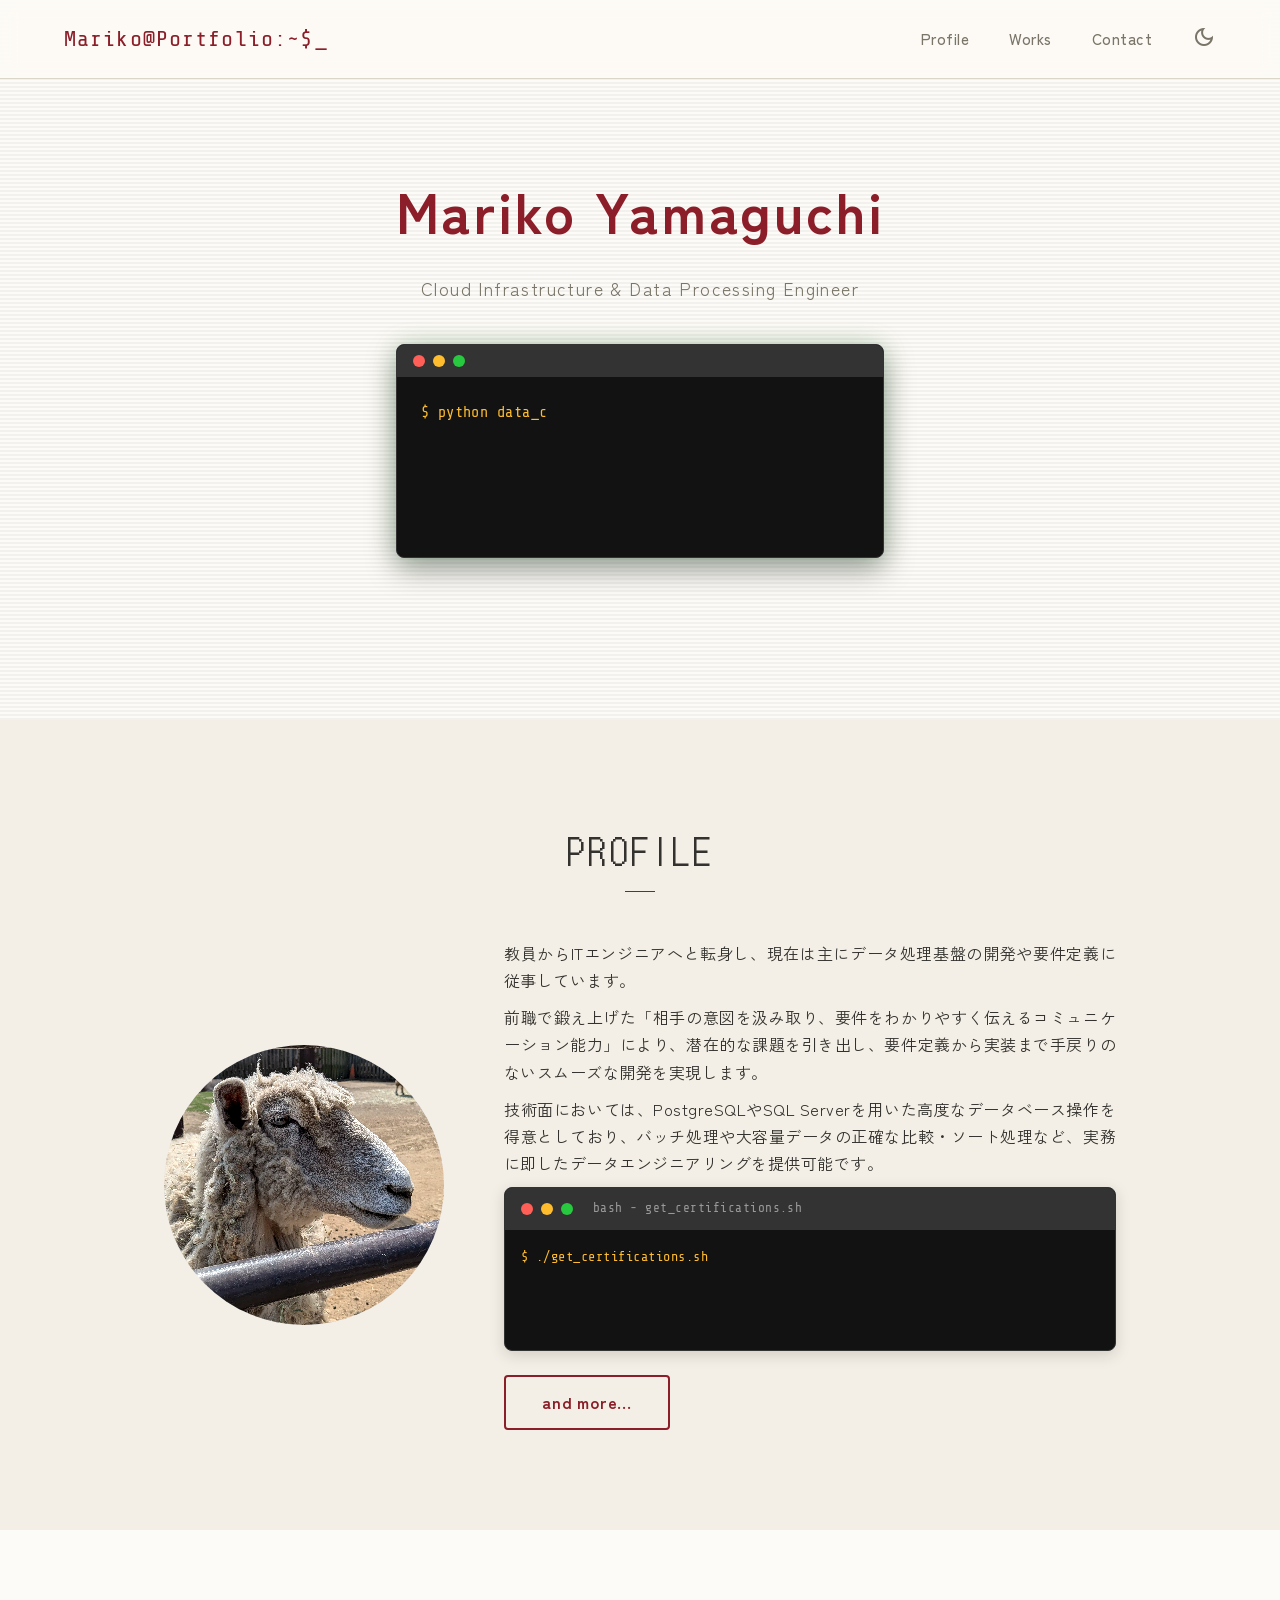
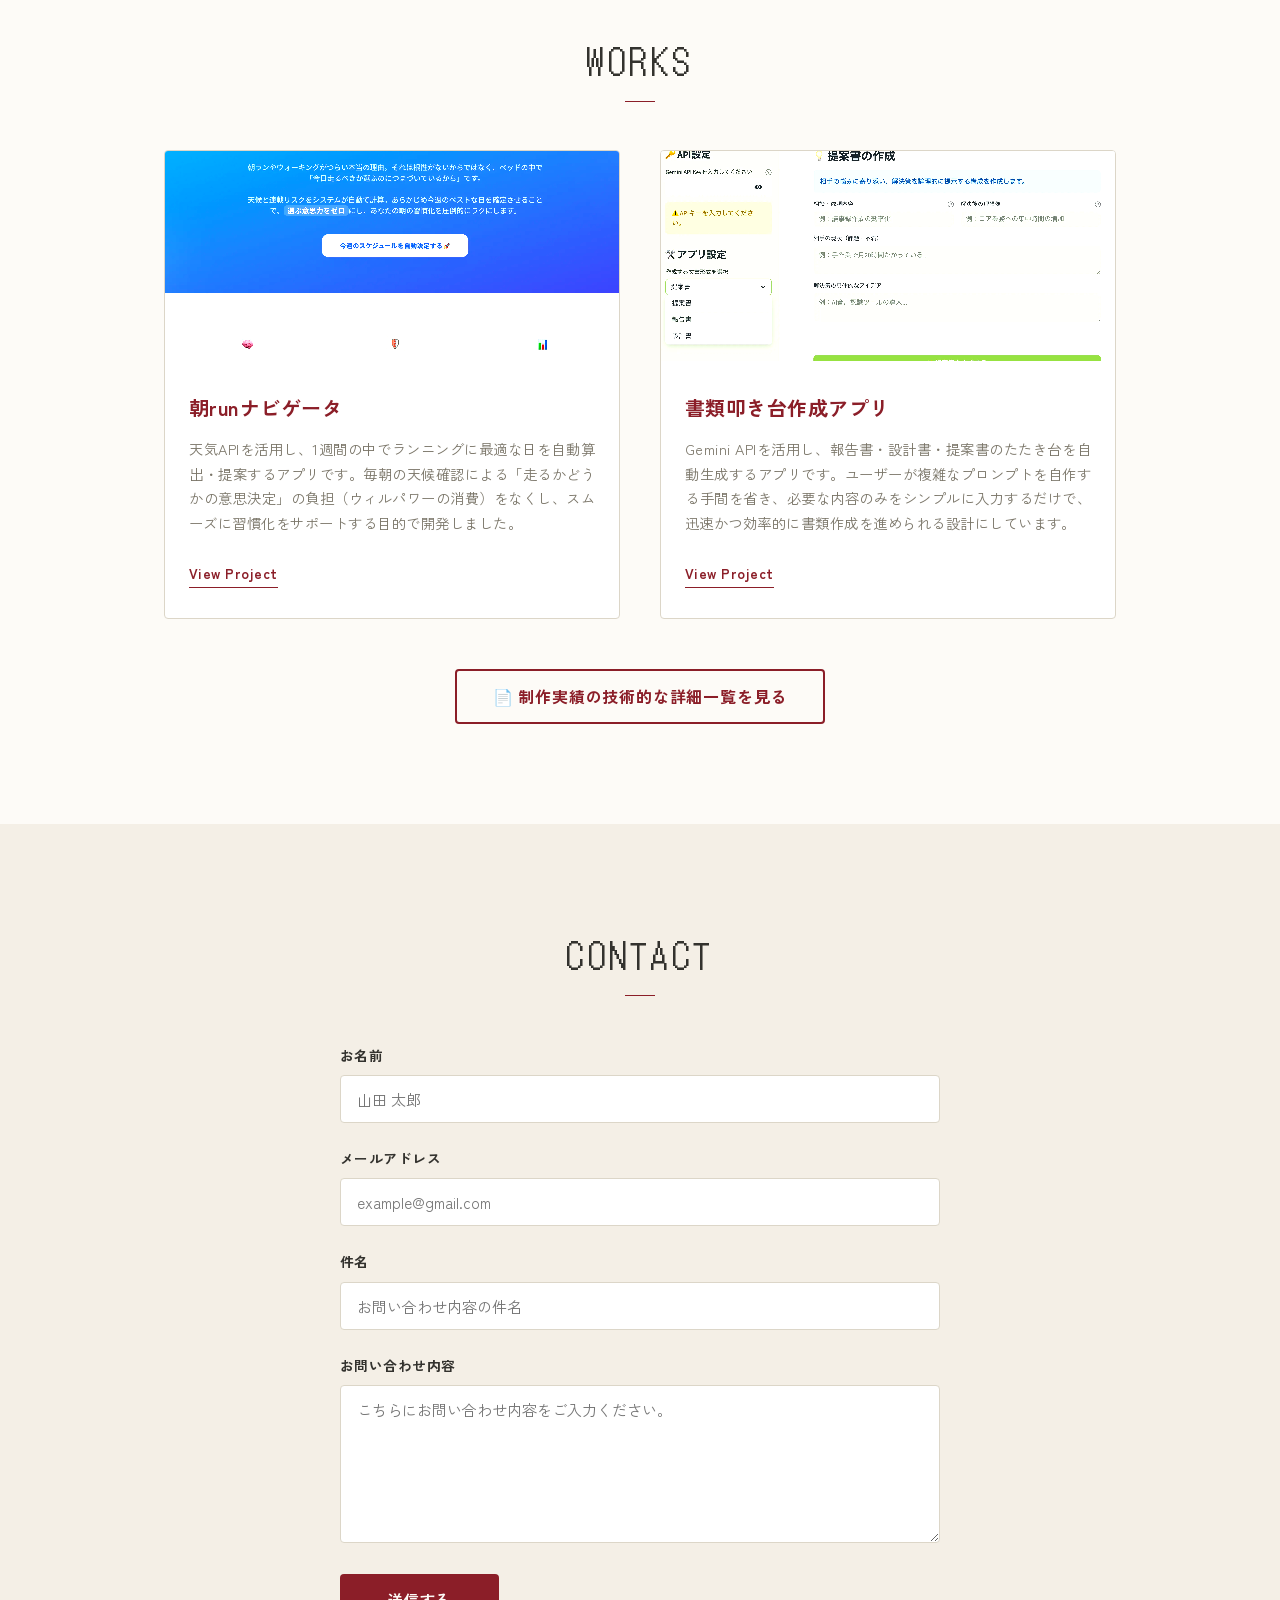
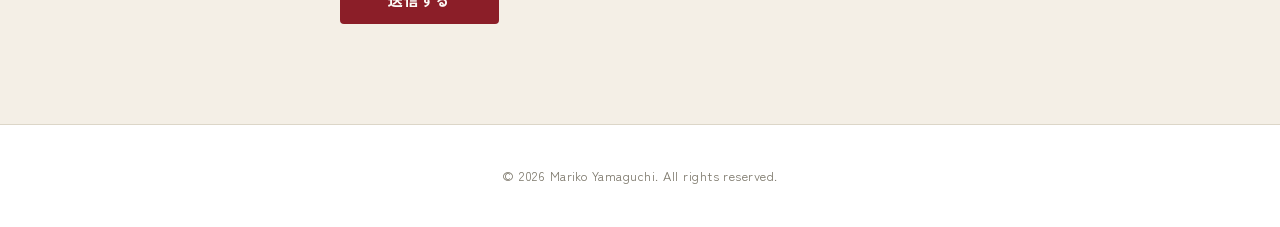
==== index.html @ 175cc42b "first commit" ====
<!DOCTYPE html>
<html lang="ja">
<head>
    <meta charset="UTF-8">
    <meta name="viewport" content="width=device-width, initial-scale=1.0">
    <title>Mariko Yamaguchi | Portfolio</title>
    <link rel="preconnect" href="https://fonts.googleapis.com">
    <link rel="preconnect" href="https://fonts.gstatic.com" crossorigin>
    <link href="https://fonts.googleapis.com/css2?family=Zen+Kaku+Gothic+New:wght@400;500;700&family=DotGothic16&family=Share+Tech+Mono&display=swap" rel="stylesheet">
    <link href="https://fonts.googleapis.com/css2?family=Material+Symbols+Outlined:opsz,wght,FILL,GRAD@20..48,100..700,0..1,-50..200" rel="stylesheet" />
    <link rel="stylesheet" href="css/style.css">
</head>
<body>

    <div id="loading-overlay" class="loading-overlay">
        <div class="loading-container">
            <div id="loading-line-1" class="loading-txt"></div>
            <div id="loading-line-2" class="loading-txt"></div>
            <div id="loading-line-3" class="loading-txt loading-welcome"></div>
        </div>
    </div>

    <div id="common-header"></div>

    <main>
        <section class="main-visual">
        <div class="mv-container">
            <h1 class="mv-title">Mariko Yamaguchi</h1>
            <p class="mv-subtitle">Cloud Infrastructure & Data Processing Engineer</p>
            <div class="terminal-wrapper js-terminal-mv">
                <div class="terminal-header">
                    <span class="dot red"></span><span class="dot yellow"></span><span class="dot green"></span>
                </div>
                <div class="terminal-body" id="typing-mv"></div>
            </div>
        </div>
    </section>

        <section id="profile" class="profile-section js-fade-element">
            <div class="section-container">
                <h2 class="section-title">Profile</h2>
                <div class="profile-content">
                    <div class="profile-image">
                        <img src="images/profile.webp" alt="山口万里子 プロフィール写真">
                    </div>
                    <div class="profile-text">
                        <p>教員からITエンジニアへと転身し、現在は主にデータ処理基盤の開発や要件定義に従事しています。</p>
                        <p>前職で鍛え上げた「相手の意図を汲み取り、要件をわかりやすく伝えるコミュニケーション能力」により、潜在的な課題を引き出し、要件定義から実装まで手戻りのないスムーズな開発を実現します。</p>
                        <p>技術面においては、PostgreSQLやSQL Serverを用いた高度なデータベース操作を得意としており、バッチ処理や大容量データの正確な比較・ソート処理など、実務に即したデータエンジニアリングを提供可能です。</p>
                        
                        <div class="terminal-wrapper mini js-terminal-cert" style="margin-bottom: 24px;">
                            <div class="terminal-header">
                                <span class="dot red"></span><span class="dot yellow"></span><span class="dot green"></span>
                                <span class="terminal-title">bash - get_certifications.sh</span>
                            </div>
                            <div class="terminal-body" id="typing-cert"></div>
                        </div>

                        <div>
                            <a href="/about/" class="profile-more-btn">
                                and more...
                            </a>
                        </div>

                    </div>
                </div>
            </div>
        </section>

        <section id="works" class="works-section">
            <div class="section-container">
                <h2 class="section-title js-fade-element">Works</h2>
                <div class="works-grid">
                    
                    <a href="https://d20ju2xziuwnwt.cloudfront.net/index.html" target="_blank" rel="noopener noreferrer" class="work-card theme-blue js-fade-element">
                        <div class="work-image">
                            <img src="images/work1.webp" alt="朝runナビゲータのイメージ画像">
                        </div>
                        <div class="work-body">
                            <h3 class="work-title">朝runナビゲータ</h3>
                            <p class="work-desc">天気APIを活用し、1週間の中でランニングに最適な日を自動算出・提案するアプリです。毎朝の天候確認による「走るかどうかの意思決定」の負担（ウィルパワーの消費）をなくし、スムーズに習慣化をサポートする目的で開発しました。</p>
                            <div class="work-link">
                                <span class="pseudo-link">View Project</span>
                            </div>
                        </div>
                    </a>

                    <a href="https://docugen-ai-cwfvhfuzwcj2kmu3943pgz.streamlit.app/" target="_blank" rel="noopener noreferrer" class="work-card theme-green js-fade-element">
                        <div class="work-image">
                            <img src="images/work2.webp" alt="書類叩き台作成アプリのイメージ画像">
                        </div>
                        <div class="work-body">
                            <h3 class="work-title">書類叩き台作成アプリ</h3>
                            <p class="work-desc">Gemini APIを活用し、報告書・設計書・提案書のたたき台を自動生成するアプリです。ユーザーが複雑なプロンプトを自作する手間を省き、必要な内容のみをシンプルに入力するだけで、迅速かつ効率的に書類作成を進められる設計にしています。</p>
                            <div class="work-link">
                                <span class="pseudo-link">View Project</span>
                            </div>
                        </div>
                    </a>

                </div>

                <div style="text-align: center; margin-top: 50px;" class="js-fade-element">
                    <a href="/works/" class="works-more-btn">
                        📄 制作実績の技術的な詳細一覧を見る
                    </a>
                </div>

            </div>
        </section>

        <div id="common-contact"></div>
    </main>

    <div id="common-footer"></div>

    <script src="js/main.js"></script>
</body>
</html>
---- css/style.css ----
/* ==========================================================================
   1. リセット & 基本設定
   ========================================================================== */
:root {
    /* ライトモード（デフォルト）のカラー変数 - レトロポップ＆アイボリー系 */
    --bg-main: #FDFBF7; /* 温かみのあるアイボリー */
    --bg-sub: #F4EFE6; /* 少し濃いクリーム色 */
    --text-main: #33322E; /* 真っ黒ではない、ブラウンがかった墨色 */
    --text-muted: #7A7568;
    --accent-color: #8B1E28; /* アクセントのエンジ色 */
    --accent-yellow: #E6B422; /* マイルドな黄色 */
    --accent-blue: #4B759A; /* マイルドな青 */
    --card-bg: #FFFFFF;
    --card-border: #DCD6C8;
    --header-bg: rgba(253, 251, 247, 0.9);
    --header-border: #DCD6C8;
}

/* ダークモード用のカラー変数（bodyにこのクラスが付与されると色が切り替わる） */
.dark-mode {
    --bg-main: #121212;
    --bg-sub: #1E1E1E;
    --text-main: #FDFBF7;
    --text-muted: #A3A098;
    --accent-color: #E6B422; /* ダークモード時は黄色をアクセントに */
    --accent-yellow: #E6B422;
    --accent-blue: #4B759A;
    --card-bg: #2C2C2C;
    --card-border: rgba(255, 255, 255, 0.1);
    --header-bg: rgba(18, 18, 18, 0.9);
    --header-border: rgba(255, 255, 255, 0.05);
}

*, *::before, *::after {
    box-sizing: border-box;
    margin: 0;
    padding: 0;
}

html {
    scroll-behavior: smooth;
}

body {
    font-family: 'Zen Kaku Gothic New', sans-serif;
    background-color: var(--bg-main);
    color: var(--text-main);
    line-height: 1.7;
    letter-spacing: 0.03em;
    -webkit-font-smoothing: antialiased;
    transition: background-color 0.3s ease, color 0.3s ease; /* ダークモード切替時のアニメーション */
}

a {
    color: inherit;
    text-decoration: none;
    transition: color 0.3s ease;
}

img {
    max-width: 100%;
    height: auto;
    display: block;
    transition: filter 0.5s ease;
}

/* 共通コンテナ */
.section-container {
    max-width: 1000px;
    margin: 0 auto;
    padding: 100px 24px;
}

.section-title {
    font-family: 'DotGothic16', sans-serif;
    font-size: 2.2rem;
    font-weight: 400; /* DotGothicは400で綺麗に表示されます */
    text-align: center;
    margin-bottom: 60px;
    position: relative;
    text-transform: uppercase;
    letter-spacing: 0.1em;
}

/* タイトルの下にシンプルで繊細なアクセントライン */
.section-title::after {
    content: '';
    position: absolute;
    bottom: -12px;
    left: 50%;
    transform: translateX(-50%);
    width: 30px;
    height: 1px;
    background-color: var(--accent-color);
}

/* ==========================================================================
   2. 固定ヘッダー（Navigation）
   ========================================================================== */
.site-header {
    position: fixed;
    top: 0;
    left: 0;
    width: 100%;
    z-index: 1000;
    background-color: var(--header-bg);
    backdrop-filter: blur(8px);
    border-bottom: 1px solid var(--header-border);
    transition: background-color 0.3s ease, border-color 0.3s ease;
}

.header-container {
    max-width: 1200px;
    margin: 0 auto;
    padding: 20px 24px;
    display: flex;
    justify-content: space-between;
    align-items: center;
}

.site-logo a {
    font-family: 'Share Tech Mono', monospace;
    font-size: 1.4rem;
    font-weight: 400;
    letter-spacing: 0.05em;
    color: var(--accent-color);
}

/* カーソル点滅アニメーション */
.logo-cursor {
    display: inline-block;
    margin-left: 2px;
    animation: blink 1s step-end infinite;
}

@keyframes blink {
    0%, 100% { opacity: 1; }
    50% { opacity: 0; }
}

.main-nav ul {
    list-style: none;
    display: flex;
    gap: 40px;
}

.main-nav a {
    font-size: 0.95rem;
    font-weight: 500;
    color: var(--text-muted);
}

.main-nav a:hover {
    color: var(--accent-color);
}

/* ダークモード切替ボタン */
.theme-toggle-btn {
    background: none;
    border: none;
    cursor: pointer;
    color: var(--text-muted);
    display: flex;
    align-items: center;
    padding: 0;
    transition: color 0.3s ease;
}

.theme-toggle-btn:hover {
    color: var(--accent-color);
}

/* ==========================================================================
   3. メインビジュアル
   ========================================================================== */
.main-visual {
    position: relative; /* 疑似要素の基準位置とするために追加 */
    height: 80vh;
    display: flex;
    align-items: center;
    justify-content: center;
    text-align: center;
    padding: 0 24px;
    z-index: 1; /* 文字が背景に埋もれないように追加 */
    background-color: var(--bg-main); /* 背景画像をやめてベースカラーを敷く */
}

/* ブラウン管風の走査線エフェクト */
.main-visual::before {
    content: "";
    position: absolute;
    top: 0;
    left: 0;
    width: 100%;
    height: 100%;
    background: linear-gradient(
        rgba(0, 0, 0, 0) 50%, 
        rgba(0, 0, 0, 0.04) 50% /* うっすらとした横縞を描画 */
    );
    background-size: 100% 4px; /* 走査線の幅 */
    z-index: -1; /* 文字の後ろに配置 */
    pointer-events: none; /* マウス操作を邪魔しないようにする */
}
.mv-title {
    font-size: 3.5rem;
    font-weight: 700;
    letter-spacing: 0.05em;
    margin-bottom: 16px;
    color: var(--accent-color);
}

.mv-subtitle {
    font-size: 1.1rem;
    font-weight: 400;
    color: var(--text-muted);
    letter-spacing: 0.08em;
}

/* ターミナルUI */
.terminal-wrapper {
    background-color: #121212; /* レトロモニターを意識したより深い黒 */
    border-radius: 8px;
    box-shadow: 0 0 25px rgba(39, 201, 63, 0.15), 0 10px 30px rgba(0, 0, 0, 0.4); /* ターミナルの緑色をうっすら発光させる */
    overflow: hidden;
    width: 100%;
    max-width: 650px;
    margin: 40px auto 0;
    text-align: left;
    font-family: 'Share Tech Mono', monospace; /* フォントもギークな等幅に変更 */
    border: 1px solid #333; /* うっすらとした枠線 */
}

.terminal-header {
    background-color: #333333;
    padding: 10px 16px;
    display: flex;
    align-items: center;
    gap: 8px;
}

.terminal-header .dot {
    width: 12px;
    height: 12px;
    border-radius: 50%;
}
.dot.red { background-color: #ff5f56; }
.dot.yellow { background-color: #ffbd2e; }
.dot.green { background-color: #27c93f; }

.terminal-title {
    color: #999;
    font-size: 0.8rem;
    margin-left: 12px;
}

.terminal-body {
    padding: 24px;
    color: #a9b7c6;
    font-size: 0.95rem;
    min-height: 180px;
    line-height: 1.6;
}

/* 資格セクション用ミニターミナル */
.terminal-wrapper.mini {
    max-width: 100%;
    margin: 0 0 24px 0;
    box-shadow: 0 4px 15px rgba(0, 0, 0, 0.15);
}
.terminal-wrapper.mini .terminal-body {
    min-height: 120px;
    font-size: 0.85rem;
    padding: 16px;
}

/* ==========================================================================
   4. 自己紹介（Profile）
   ========================================================================== */
.profile-section {
    background-color: var(--bg-sub);
    transition: background-color 0.3s ease;
}

.profile-content {
    display: flex;
    gap: 60px;
    align-items: center;
}

.profile-image {
    flex-shrink: 0;
    width: 280px;
    height: 280px;
    border-radius: 50%;
    overflow: hidden;
    background-color: #e2e8f0; /* 画像がない場合の仮背景 */
}

.profile-image img {
    width: 100%;
    height: 100%;
    object-fit: cover;
    image-rendering: pixelated; /* レトロポップなピクセル感を付与 */
    filter: contrast(110%);
    transition: transform 0.4s ease;
}

.profile-image:hover img {
    transform: scale(1.05); /* ホバーで少し拡大 */
}

.profile-text p {
    margin-bottom: 10px;
    color: var(--text-main);
    font-size: 1rem;
    text-align: justify;
}

.profile-text p:last-child {
    margin-bottom: 0;
}

/* ==========================================================================
   5. 制作実績（Works）
   ========================================================================== */
/* 今後カードが増えても自動で綺麗に並ぶようGridを採用 */
.works-grid {
    display: grid;
    grid-template-columns: repeat(auto-fit, minmax(320px, 1fr));
    gap: 40px;
}

/* aタグをブロック要素化し、変数を適用 */
a.work-card {
    display: block;
    background-color: var(--card-bg);
    border: 1px solid var(--card-border);
    border-radius: 4px;
    overflow: hidden;
    text-decoration: none;
    color: inherit;
    transition: transform 0.4s ease, box-shadow 0.4s ease, border-color 0.4s ease, background-color 0.3s ease;
}

/* カード全体のデフォルトホバー：レトロポップなソリッドシャドウ */
a.work-card:hover {
    transform: translate(-4px, -4px); /* 斜め上に浮き上がる */
    box-shadow: 6px 6px 0px var(--accent-color);
    border-color: var(--accent-color);
}

/* Work1：青系のソリッドシャドウ */
a.work-card.theme-blue:hover {
    box-shadow: 6px 6px 0px var(--accent-blue);
    border-color: var(--accent-blue);
}

/* Work2：黄色系のソリッドシャドウ（テーマカラーに合わせて変更） */
a.work-card.theme-green:hover {
    box-shadow: 6px 6px 0px var(--accent-yellow);
    border-color: var(--accent-yellow);
}

.work-image {
    width: 100%;
    height: 210px;
    overflow: hidden;
    background-color: #f1f5f9;
}

.work-image img {
    width: 100%;
    height: 100%;
    object-fit: cover;
    /* レトロポップな質感：ピクセルを際立たせ、コントラスト・彩度を上げる */
    image-rendering: pixelated;
    filter: contrast(120%) saturate(130%);
    transition: transform 0.4s ease, filter 0.4s ease;
}

/* ホバー時に画像を少し拡大＆くっきりさせる演出 */
.work-card:hover .work-image img {
    transform: scale(1.05);
    filter: contrast(130%) saturate(150%);
}

.work-body {
    padding: 30px 24px;
}

.work-title {
    font-size: 1.25rem;
    font-weight: 700;
    margin-bottom: 12px;
    color: var(--accent-color);
}

.work-desc {
    font-size: 0.9rem;
    color: var(--text-muted);
    margin-bottom: 24px;
    text-align: justify;
}

/* 擬似的なリンクテキスト（HTMLで span.pseudo-link に変更した箇所） */
.pseudo-link {
    display: inline-block;
    font-size: 0.85rem;
    font-weight: 700;
    color: var(--accent-color);
    border-bottom: 1px solid var(--accent-color);
    padding-bottom: 2px;
    transition: color 0.3s ease, border-color 0.3s ease;
}

/* カード全体をホバーした時に、中のリンクテキストの色も変化させる */
a.work-card:hover .pseudo-link {
    color: var(--text-muted);
    border-color: var(--text-muted);
}

/* 【修正】汎用リンクボタン（Works詳細、Profile詳細 共通）のスタイリング */
.works-more-btn,
.profile-more-btn {
    display: inline-block;
    background-color: transparent;
    color: var(--accent-color);
    border: 2px solid var(--accent-color);
    padding: 12px 36px;
    border-radius: 4px;
    font-weight: 700;
    text-decoration: none;
    letter-spacing: 0.05em;
    /* カードのホバーアニメーションの速度と統一 */
    transition: transform 0.4s ease, box-shadow 0.4s ease, background-color 0.3s ease, color 0.3s ease;
}

/* 実績カードと統一感を持たせた、レトロポップなソリッドシャドウホバー演出 */
.works-more-btn:hover,
.profile-more-btn:hover {
    transform: translate(-4px, -4px); /* 斜め上に浮き上がる */
    box-shadow: 4px 4px 0px var(--accent-color); /* エンジ色（ダークモード時は黄色）のソリッド影 */
}

/* ==========================================================================
   6. お問い合わせ（Contact）
   ========================================================================== */
.contact-section {
    background-color: var(--bg-sub);
    transition: background-color 0.3s ease;
}

.contact-form-wrapper {
    max-width: 600px;
    margin: 0 auto;
}

.form-group {
    margin-bottom: 24px;
}

.form-group label {
    display: block;
    font-size: 0.85rem;
    font-weight: 700;
    margin-bottom: 8px;
    color: var(--text-main);
}

.form-group input,
.form-group textarea {
    width: 100%;
    padding: 12px 16px;
    font-family: inherit;
    font-size: 0.95rem;
    background-color: var(--card-bg);
    border: 1px solid var(--card-border);
    border-radius: 4px;
    color: var(--text-main);
    transition: background-color 0.3s ease, color 0.3s ease, border-color 0.3s ease, box-shadow 0.3s ease;
}

/* 入力欄にフォーカスした際のスタイリッシュな極細線 */
.form-group input:focus,
.form-group textarea:focus {
    outline: none;
    border-color: var(--accent-color);
    box-shadow: 0 0 0 1px var(--accent-color);
}

/* （中略 ※ .form-btn-wrap はそのまま維持） */

.submit-btn {
    display: inline-block;
    background-color: var(--accent-color);
    color: var(--bg-main);
    padding: 14px 48px;
    font-family: inherit;
    font-size: 0.95rem;
    font-weight: 700;
    border: none;
    border-radius: 4px;
    cursor: pointer;
    letter-spacing: 0.05em;
    transition: opacity 0.3s ease;
}

.submit-btn:hover {
    opacity: 0.8;
}

/* 送信ステータス表示用スタイル */
.form-status {
    margin-top: 20px;
    padding: 12px;
    border-radius: 4px;
    text-align: center;
    font-size: 0.9rem;
    font-weight: 500;
    display: none; /* 初期は非表示 */
}
.form-status.success {
    display: block;
    background-color: #f0fdf4;
    color: #166534;
    border: 1px solid #bbf7d0;
}
.form-status.error {
    display: block;
    background-color: #fef2f2;
    color: #991b1b;
    border: 1px solid #fecaca;
}

/* ==========================================================================
   7. フッター
   ========================================================================== */
.site-footer {
    background-color: var(--card-bg);
    border-top: 1px solid var(--card-border);
    padding: 40px 24px;
    text-align: center;
    transition: background-color 0.3s ease, border-color 0.3s ease;
}

.site-footer p {
    font-size: 0.8rem;
    color: var(--text-muted);
}

/* ==========================================================================
   8. スクロールエフェクト（ふわっとフェードイン用の初期状態）
   ========================================================================== */
.js-fade-element {
    opacity: 0;
    transform: translateY(30px); /* 下からふわっと浮き上がらせるための下方に配置 */
    transition: opacity 1.0s ease, transform 1.0s ease;
}

/* JavaScriptでこのクラスが付与されたら表示状態にする */
.js-fade-element.is-visible {
    opacity: 1;
    transform: translateY(0);
}

/* ==========================================================================
   9. レスポンシブ（スマホ・タブレット対応）
   ========================================================================== */
@media (max-width: 768px) {
    .header-container {
        flex-direction: column;
        gap: 12px;
        padding: 16px 24px;
    }
    
    .main-nav ul {
        gap: 24px;
    }

    .mv-title {
        font-size: 2.5rem;
    }

    .section-container {
        padding: 60px 24px;
    }

    .profile-content {
        flex-direction: column;
        gap: 32px;
        text-align: center;
    }
}

/* ==========================================================================
   10. 初回ローディング画面（ターミナル風）
   ========================================================================== */
.loading-overlay {
    position: fixed;
    top: 0;
    left: 0;
    width: 100%;
    height: 100vh;
    background-color: #0f172a; /* 深みのあるコンソールブラック */
    z-index: 9999;
    display: flex;
    flex-direction: column;
    justify-content: center;
    align-items: flex-start;
    padding-left: 10%; /* 少し左寄りに配置 */
    transition: opacity 0.6s ease, visibility 0.6s ease;
}

/* JSから付与してローディング画面をフェードアウトさせるためのクラス */
.loading-overlay.is-loaded {
    opacity: 0;
    visibility: hidden;
    pointer-events: none;
}

.loading-container {
    font-family: 'Share Tech Mono', monospace;
    color: #27c93f; /* ターミナルグリーン */
    font-size: 1.2rem;
    line-height: 2;
}

.loading-txt {
    min-height: 2.4rem; /* タイピング前のガタつき防止 */
}

/* Welcome! だけ大きく黄色で表示 */
.loading-welcome {
    font-size: 4rem;
    font-weight: 700;
    color: var(--accent-yellow);
    margin-top: 20px;
}

@media (max-width: 768px) {
    .loading-overlay {
        padding-left: 5%;
    }
    .loading-welcome {
        font-size: 2.5rem;
    }
}
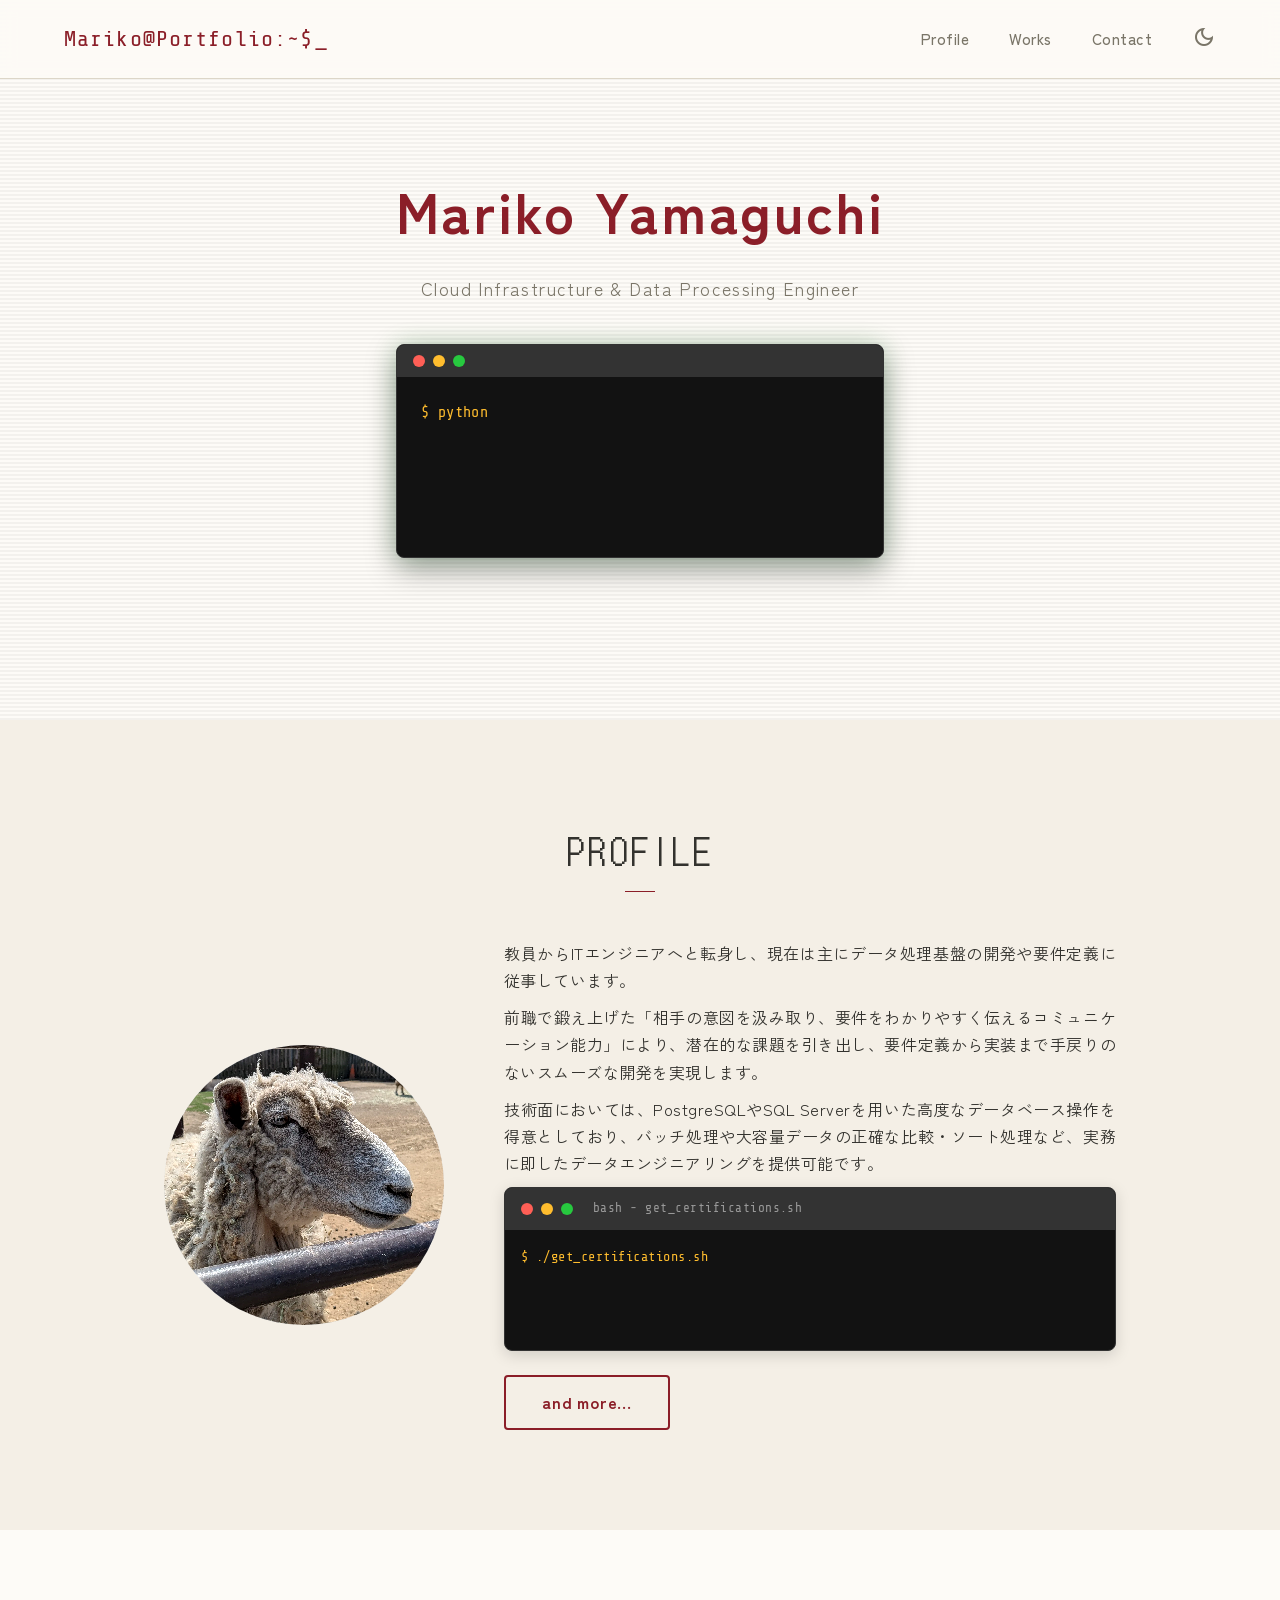
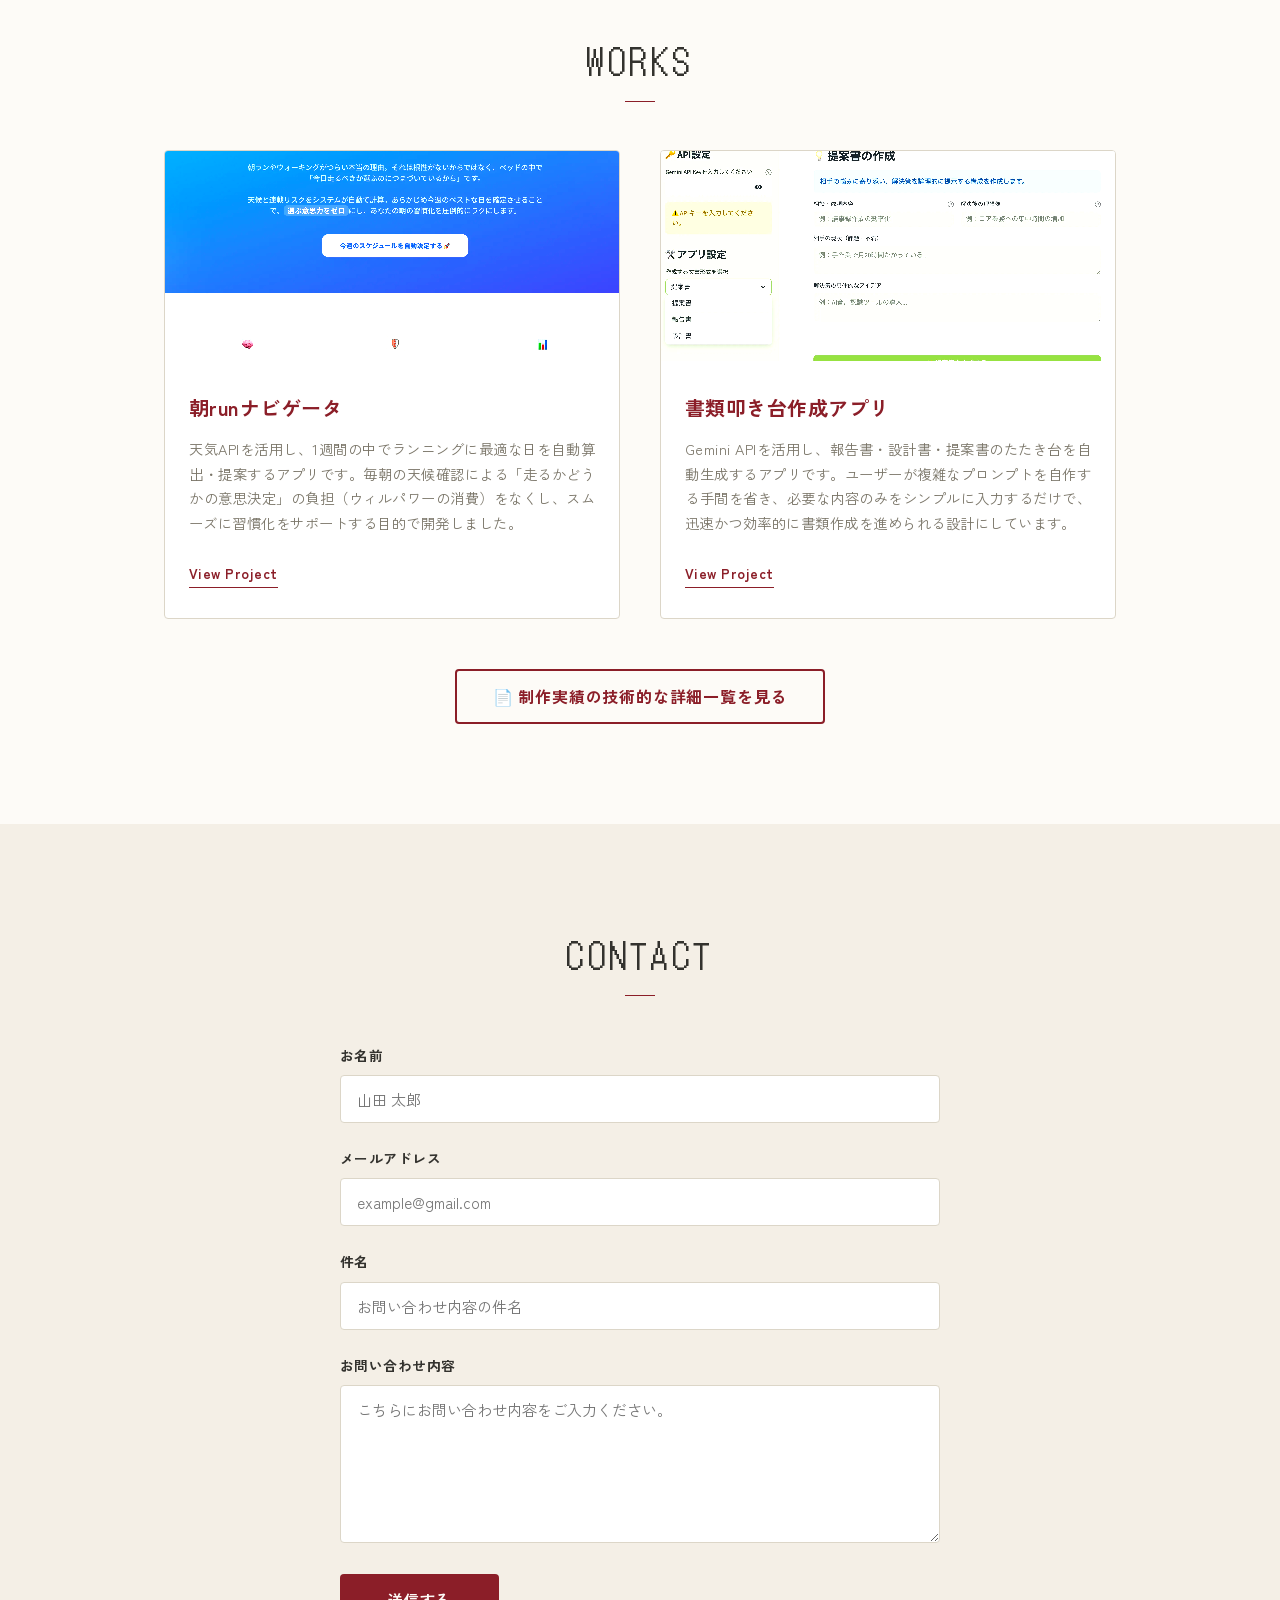
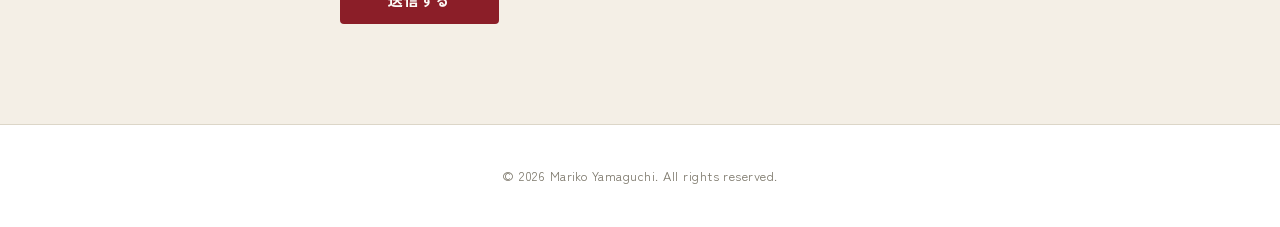
==== commit b744e6aa: "Refactor: ES Modules化およびコンポーネント・headの共通化" ====
--- a/index.html
+++ b/index.html
@@ -4,11 +4,7 @@
     <meta charset="UTF-8">
     <meta name="viewport" content="width=device-width, initial-scale=1.0">
     <title>Mariko Yamaguchi | Portfolio</title>
-    <link rel="preconnect" href="https://fonts.googleapis.com">
-    <link rel="preconnect" href="https://fonts.gstatic.com" crossorigin>
-    <link href="https://fonts.googleapis.com/css2?family=Zen+Kaku+Gothic+New:wght@400;500;700&family=DotGothic16&family=Share+Tech+Mono&display=swap" rel="stylesheet">
-    <link href="https://fonts.googleapis.com/css2?family=Material+Symbols+Outlined:opsz,wght,FILL,GRAD@20..48,100..700,0..1,-50..200" rel="stylesheet" />
-    <link rel="stylesheet" href="css/style.css">
+    <link rel="stylesheet" href="/css/style.css">
 </head>
 <body>
 
@@ -57,7 +53,7 @@
                         </div>
 
                         <div>
-                            <a href="/about/" class="profile-more-btn">
+                            <a href="/about/" class="btn-more">
                                 and more...
                             </a>
                         </div>
@@ -101,7 +97,7 @@
                 </div>
 
                 <div style="text-align: center; margin-top: 50px;" class="js-fade-element">
-                    <a href="/works/" class="works-more-btn">
+                    <a href="/works/" class="btn-more">
                         📄 制作実績の技術的な詳細一覧を見る
                     </a>
                 </div>
@@ -114,6 +110,6 @@
 
     <div id="common-footer"></div>
 
-    <script src="js/main.js"></script>
+    <script type="module" src="/js/main.js"></script>
 </body>
 </html>
--- a/css/style.css
+++ b/css/style.css
@@ -343,22 +343,19 @@
 }
 
 /* カード全体のデフォルトホバー：レトロポップなソリッドシャドウ */
+a.work-card {
+    --card-hover-color: var(--accent-color); /* デフォルト色 */
+}
+a.work-card.theme-blue {
+    --card-hover-color: var(--accent-blue);
+}
+a.work-card.theme-green {
+    --card-hover-color: var(--accent-yellow);
+}
 a.work-card:hover {
     transform: translate(-4px, -4px); /* 斜め上に浮き上がる */
-    box-shadow: 6px 6px 0px var(--accent-color);
-    border-color: var(--accent-color);
-}
-
-/* Work1：青系のソリッドシャドウ */
-a.work-card.theme-blue:hover {
-    box-shadow: 6px 6px 0px var(--accent-blue);
-    border-color: var(--accent-blue);
-}
-
-/* Work2：黄色系のソリッドシャドウ（テーマカラーに合わせて変更） */
-a.work-card.theme-green:hover {
-    box-shadow: 6px 6px 0px var(--accent-yellow);
-    border-color: var(--accent-yellow);
+    box-shadow: 6px 6px 0px var(--card-hover-color);
+    border-color: var(--card-hover-color);
 }
 
 .work-image {
@@ -419,9 +416,8 @@
     border-color: var(--text-muted);
 }
 
-/* 【修正】汎用リンクボタン（Works詳細、Profile詳細 共通）のスタイリング */
-.works-more-btn,
-.profile-more-btn {
+/* 汎用リンクボタン（Works詳細、Profile詳細 共通）のスタイリング */
+.btn-more {
     display: inline-block;
     background-color: transparent;
     color: var(--accent-color);
@@ -431,15 +427,12 @@
     font-weight: 700;
     text-decoration: none;
     letter-spacing: 0.05em;
-    /* カードのホバーアニメーションの速度と統一 */
     transition: transform 0.4s ease, box-shadow 0.4s ease, background-color 0.3s ease, color 0.3s ease;
 }
 
-/* 実績カードと統一感を持たせた、レトロポップなソリッドシャドウホバー演出 */
-.works-more-btn:hover,
-.profile-more-btn:hover {
-    transform: translate(-4px, -4px); /* 斜め上に浮き上がる */
-    box-shadow: 4px 4px 0px var(--accent-color); /* エンジ色（ダークモード時は黄色）のソリッド影 */
+.btn-more:hover {
+    transform: translate(-4px, -4px);
+    box-shadow: 4px 4px 0px var(--accent-color);
 }
 
 /* ==========================================================================
